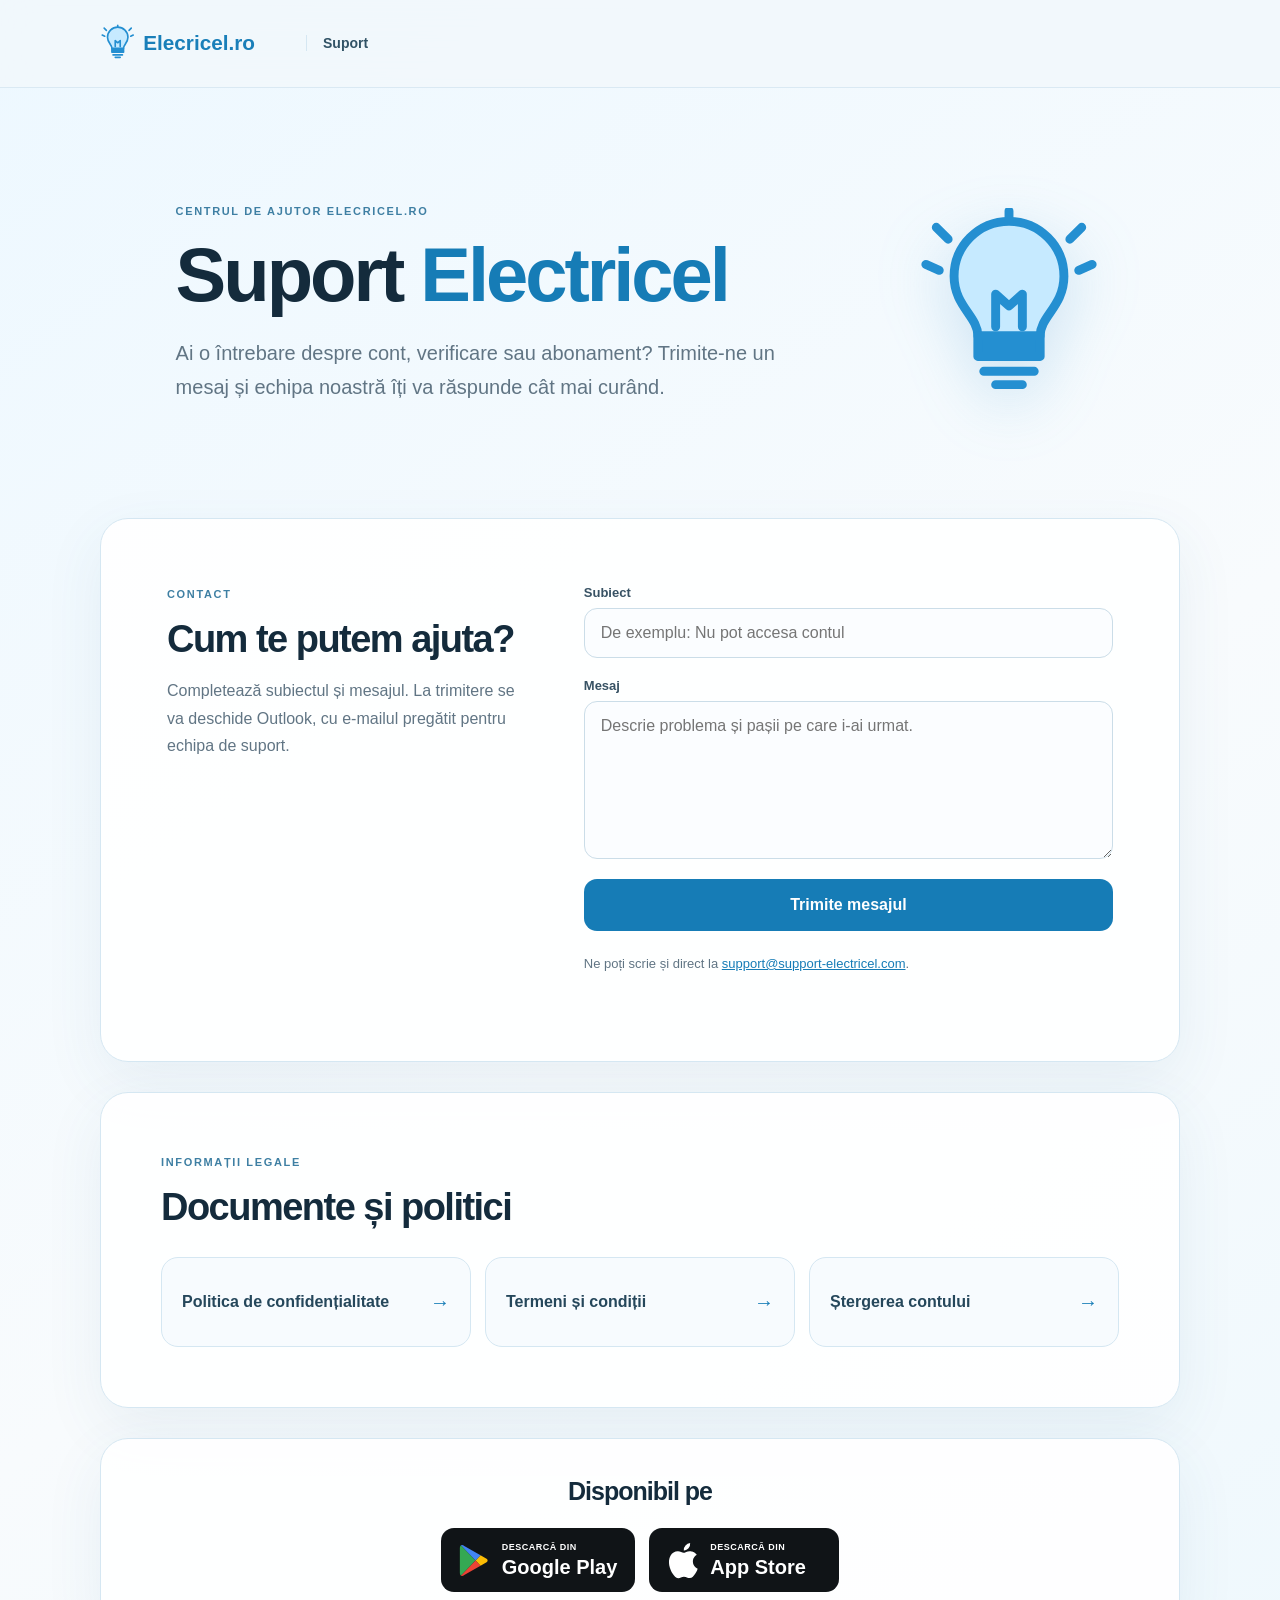
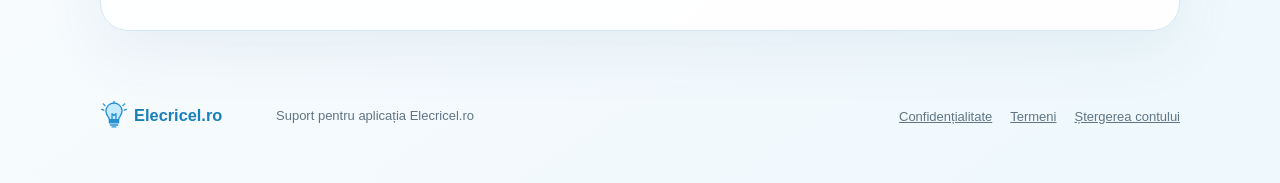
==== site/index.html @ 4ab97d79 "save" ====
<!doctype html>
<html lang="ro">
<head>
  <meta charset="utf-8">
  <meta name="viewport" content="width=device-width, initial-scale=1">
  <meta name="theme-color" content="#e5f4ff">
  <meta name="description" content="Centrul de suport pentru aplicația Elecricel.ro.">
  <title>Suport Electricel</title>
  <link rel="icon" type="image/svg+xml" href="assets/icon-only.svg">
  <link rel="stylesheet" href="styles.css">
</head>
<body>
  <header class="site-header">
    <a class="brand" href="./" aria-label="Suport Electricel — pagina principală">
      <img src="assets/logo.svg" alt="Elecricel.ro">
      <span>Suport</span>
    </a>
  </header>

  <main>
    <section class="hero" aria-labelledby="page-title">
      <div class="hero-copy">
        <p class="eyebrow">CENTRUL DE AJUTOR ELECRICEL.RO</p>
        <h1 id="page-title">Suport <em>Electricel</em></h1>
        <p class="lead">Ai o întrebare despre cont, verificare sau abonament? Trimite-ne un mesaj și echipa noastră îți va răspunde cât mai curând.</p>
      </div>
      <img class="hero-icon" src="assets/icon-only.svg" alt="" aria-hidden="true">
    </section>

    <section class="support-card" aria-labelledby="contact-title">
      <div class="section-heading">
        <p class="eyebrow">CONTACT</p>
        <h2 id="contact-title">Cum te putem ajuta?</h2>
        <p>Completează subiectul și mesajul. La trimitere se va deschide Outlook, cu e-mailul pregătit pentru echipa de suport.</p>
      </div>
      <form id="support-form">
        <label for="subject">Subiect</label>
        <input id="subject" name="subject" type="text" maxlength="120" autocomplete="off" required placeholder="De exemplu: Nu pot accesa contul">

        <label for="message">Mesaj</label>
        <textarea id="message" name="message" rows="7" maxlength="3000" required placeholder="Descrie problema și pașii pe care i-ai urmat."></textarea>

        <button type="submit">Trimite mesajul</button>
      </form>
      <p class="direct-contact">Ne poți scrie și direct la <a href="mailto:support@support-electricel.com">support@support-electricel.com</a>.</p>
    </section>

    <section class="legal-section" aria-labelledby="legal-title">
      <p class="eyebrow">INFORMAȚII LEGALE</p>
      <h2 id="legal-title">Documente și politici</h2>
      <div class="legal-links">
        <a href="privacy-policy.html"><span>Politica de confidențialitate</span><b aria-hidden="true">→</b></a>
        <a href="terms-of-service.html"><span>Termeni și condiții</span><b aria-hidden="true">→</b></a>
        <a href="delete-user-policy.html"><span>Ștergerea contului</span><b aria-hidden="true">→</b></a>
      </div>
    </section>

    <section class="stores" aria-labelledby="stores-title">
      <h2 id="stores-title">Disponibil pe</h2>
      <div class="store-links">
        <a class="store-badge" href="./" aria-label="Google Play — momentan revine la pagina principală">
          <svg viewBox="0 0 36 40" aria-hidden="true"><path fill="#34a853" d="M2.2 2.2A4 4 0 0 0 1 5.1v29.8a4 4 0 0 0 1.2 2.9l17-17.8z"/><path fill="#fbbc04" d="m25 13.9-5.8 6.1 5.8 6.1 7-4a2.4 2.4 0 0 0 0-4.2z"/><path fill="#4285f4" d="M2.2 2.2 19.2 20l5.8-6.1L6.1 3.1a4.2 4.2 0 0 0-3.9-.9z"/><path fill="#ea4335" d="M2.2 37.8a4.2 4.2 0 0 0 3.9-.9L25 26.1 19.2 20z"/></svg>
          <span><small>DESCARCĂ DIN</small>Google Play</span>
        </a>
        <a class="store-badge" href="./" aria-label="App Store — momentan revine la pagina principală">
          <svg viewBox="0 0 32 38" aria-hidden="true"><path fill="currentColor" d="M26.7 20.1c0-4.6 3.8-6.8 4-7-2.2-3.2-5.5-3.6-6.7-3.7-2.8-.3-5.5 1.7-6.9 1.7-1.4 0-3.6-1.7-6-1.6-3 .1-5.9 1.8-7.5 4.5-3.3 5.7-.8 14 2.3 18.6 1.5 2.2 3.3 4.7 5.7 4.6 2.3-.1 3.2-1.5 5.9-1.5 2.8 0 3.6 1.5 6 1.4 2.5 0 4.1-2.2 5.6-4.4 1.8-2.6 2.5-5.1 2.5-5.3-.1 0-4.9-1.9-4.9-7.3zM22.2 6.4A7.2 7.2 0 0 0 23.9 1a7.3 7.3 0 0 0-4.8 2.5 6.9 6.9 0 0 0-1.8 5.1c1.8.1 3.7-.9 4.9-2.2z"/></svg>
          <span><small>DESCARCĂ DIN</small>App Store</span>
        </a>
      </div>
    </section>
  </main>

  <footer>
    <img src="assets/logo.svg" alt="Elecricel.ro">
    <p>Suport pentru aplicația Elecricel.ro</p>
    <nav aria-label="Documente legale">
      <a href="privacy-policy.html">Confidențialitate</a>
      <a href="terms-of-service.html">Termeni</a>
      <a href="delete-user-policy.html">Ștergerea contului</a>
    </nav>
  </footer>
  <script src="support.js"></script>
</body>
</html>
---- site/styles.css ----
:root {
  font-family: Inter, -apple-system, BlinkMacSystemFont, "Segoe UI", sans-serif;
  color: #142b3c;
  background: #f2f8fc;
  font-synthesis: none;
  --blue: #167cb6;
  --blue-dark: #116b9d;
  --light: #e5f4ff;
  --border: #d5e7f2;
  --muted: #617584;
}

* { box-sizing: border-box; }
html { scroll-behavior: smooth; }
body { margin: 0; min-width: 280px; background: linear-gradient(145deg, #edf8ff 0, #f8fbfd 55%, #eef8fd 100%); }
a { color: var(--blue); }
a, button, input, textarea { -webkit-tap-highlight-color: transparent; }
a:focus-visible, button:focus-visible, input:focus-visible, textarea:focus-visible { outline: 3px solid #77c7f2; outline-offset: 3px; }

.site-header {
  position: sticky;
  z-index: 10;
  top: 0;
  display: flex;
  align-items: center;
  min-height: 88px;
  padding: 16px max(24px, calc((100% - 1080px) / 2));
  border-bottom: 1px solid rgba(213, 231, 242, .8);
  background: rgba(242, 248, 252, .88);
  backdrop-filter: blur(18px);
}

.brand { display: flex; align-items: center; gap: 16px; color: #315366; text-decoration: none; }
.brand img { display: block; width: 190px; height: auto; }
.brand span { padding-left: 16px; border-left: 1px solid var(--border); font-size: 14px; font-weight: 750; }

main, footer { width: min(1080px, calc(100% - 48px)); margin-inline: auto; }
.hero { display: grid; grid-template-columns: minmax(0, 1fr) auto; align-items: center; gap: 64px; min-height: 430px; padding: 76px 7%; }
.hero-copy { max-width: 670px; }
.eyebrow { margin: 0 0 14px; color: #3e7fa3; font-size: 11px; font-weight: 800; letter-spacing: 1.65px; }
h1, h2 { margin-top: 0; letter-spacing: -.04em; }
h1 { margin-bottom: 22px; font-size: clamp(44px, 7vw, 76px); line-height: 1.04; }
h1 em { color: var(--blue); font-style: normal; }
h2 { margin-bottom: 12px; font-size: clamp(27px, 4vw, 38px); line-height: 1.15; }
p { color: var(--muted); line-height: 1.7; }
.lead { max-width: 620px; margin: 0; font-size: clamp(17px, 2vw, 20px); }
.hero-icon { width: clamp(120px, 18vw, 190px); filter: drop-shadow(0 18px 30px rgba(72, 157, 207, .23)); }

.support-card, .legal-section, .stores { margin-bottom: 30px; border: 1px solid var(--border); border-radius: 28px; background: rgba(255, 255, 255, .92); box-shadow: 0 20px 60px rgba(53, 108, 140, .08); }
.support-card { display: grid; grid-template-columns: .8fr 1.2fr; gap: 64px; padding: clamp(28px, 6vw, 66px); }
.section-heading p:last-child { margin-bottom: 0; }
form { display: grid; }
label { margin-bottom: 8px; color: #385264; font-size: 13px; font-weight: 700; }
input, textarea { width: 100%; margin-bottom: 20px; padding: 15px 16px; border: 1px solid #cbdde8; border-radius: 13px; background: #fbfdff; color: #142b3c; font: inherit; resize: vertical; }
input:focus, textarea:focus { border-color: #4ba8dd; outline: none; box-shadow: 0 0 0 3px #e0f2ff; }
button { min-height: 52px; padding: 14px 22px; border: 0; border-radius: 13px; background: var(--blue); color: #fff; font: inherit; font-weight: 750; cursor: pointer; transition: background .15s, transform .15s; }
button:hover { background: var(--blue-dark); }
button:active { transform: translateY(1px); }
.direct-contact { grid-column: 2; margin: -42px 0 0; font-size: 13px; }

.legal-section { padding: clamp(28px, 6vw, 60px); }
.legal-links { display: grid; grid-template-columns: repeat(3, 1fr); gap: 14px; margin-top: 28px; }
.legal-links a { display: flex; align-items: center; justify-content: space-between; min-height: 90px; padding: 20px; border: 1px solid var(--border); border-radius: 17px; background: #f7fbfe; color: #25475b; font-weight: 720; text-decoration: none; transition: border-color .15s, transform .15s; }
.legal-links a:hover { border-color: #8fc8e8; transform: translateY(-2px); }
.legal-links b { color: var(--blue); font-size: 20px; }

.stores { padding: 38px; text-align: center; }
.stores h2 { font-size: 25px; }
.store-links { display: flex; justify-content: center; gap: 14px; flex-wrap: wrap; margin-top: 22px; }
.store-badge { display: flex; align-items: center; gap: 12px; min-width: 190px; min-height: 64px; padding: 9px 18px; border-radius: 13px; background: #101417; color: #fff; text-align: left; text-decoration: none; transition: transform .15s, background .15s; }
.store-badge:hover { background: #253039; transform: translateY(-2px); }
.store-badge svg { width: 31px; height: 37px; flex: none; }
.store-badge span { font-size: 20px; font-weight: 650; line-height: 1.1; }
.store-badge small { display: block; margin-bottom: 3px; font-size: 9px; font-weight: 550; letter-spacing: .5px; }

footer { display: grid; grid-template-columns: auto 1fr auto; align-items: center; gap: 26px; padding: 38px 0 50px; color: var(--muted); font-size: 13px; }
footer img { width: 150px; }
footer p { margin: 0; }
footer nav { display: flex; gap: 18px; flex-wrap: wrap; justify-content: flex-end; }
footer a { color: var(--muted); }

@media (max-width: 760px) {
  .site-header { min-height: 76px; }
  .brand img { width: 160px; }
  main, footer { width: min(100% - 30px, 600px); }
  .hero { grid-template-columns: 1fr; gap: 24px; min-height: 0; padding: 64px 10px 48px; }
  .hero-icon { grid-row: 1; width: 95px; }
  .support-card { grid-template-columns: 1fr; gap: 32px; padding: 28px 22px; }
  .direct-contact { grid-column: 1; margin: -16px 0 0; }
  .legal-links { grid-template-columns: 1fr; }
  footer { grid-template-columns: 1fr; text-align: center; }
  footer img { margin: auto; }
  footer nav { justify-content: center; }
}

@media (max-width: 380px) {
  .brand { gap: 10px; }
  .brand img { width: 140px; }
  .brand span { padding-left: 10px; font-size: 12px; }
  .stores { padding: 28px 16px; }
  .store-badge { width: 100%; }
}

@media (prefers-reduced-motion: reduce) {
  html { scroll-behavior: auto; }
  *, *::before, *::after { transition: none !important; }
}
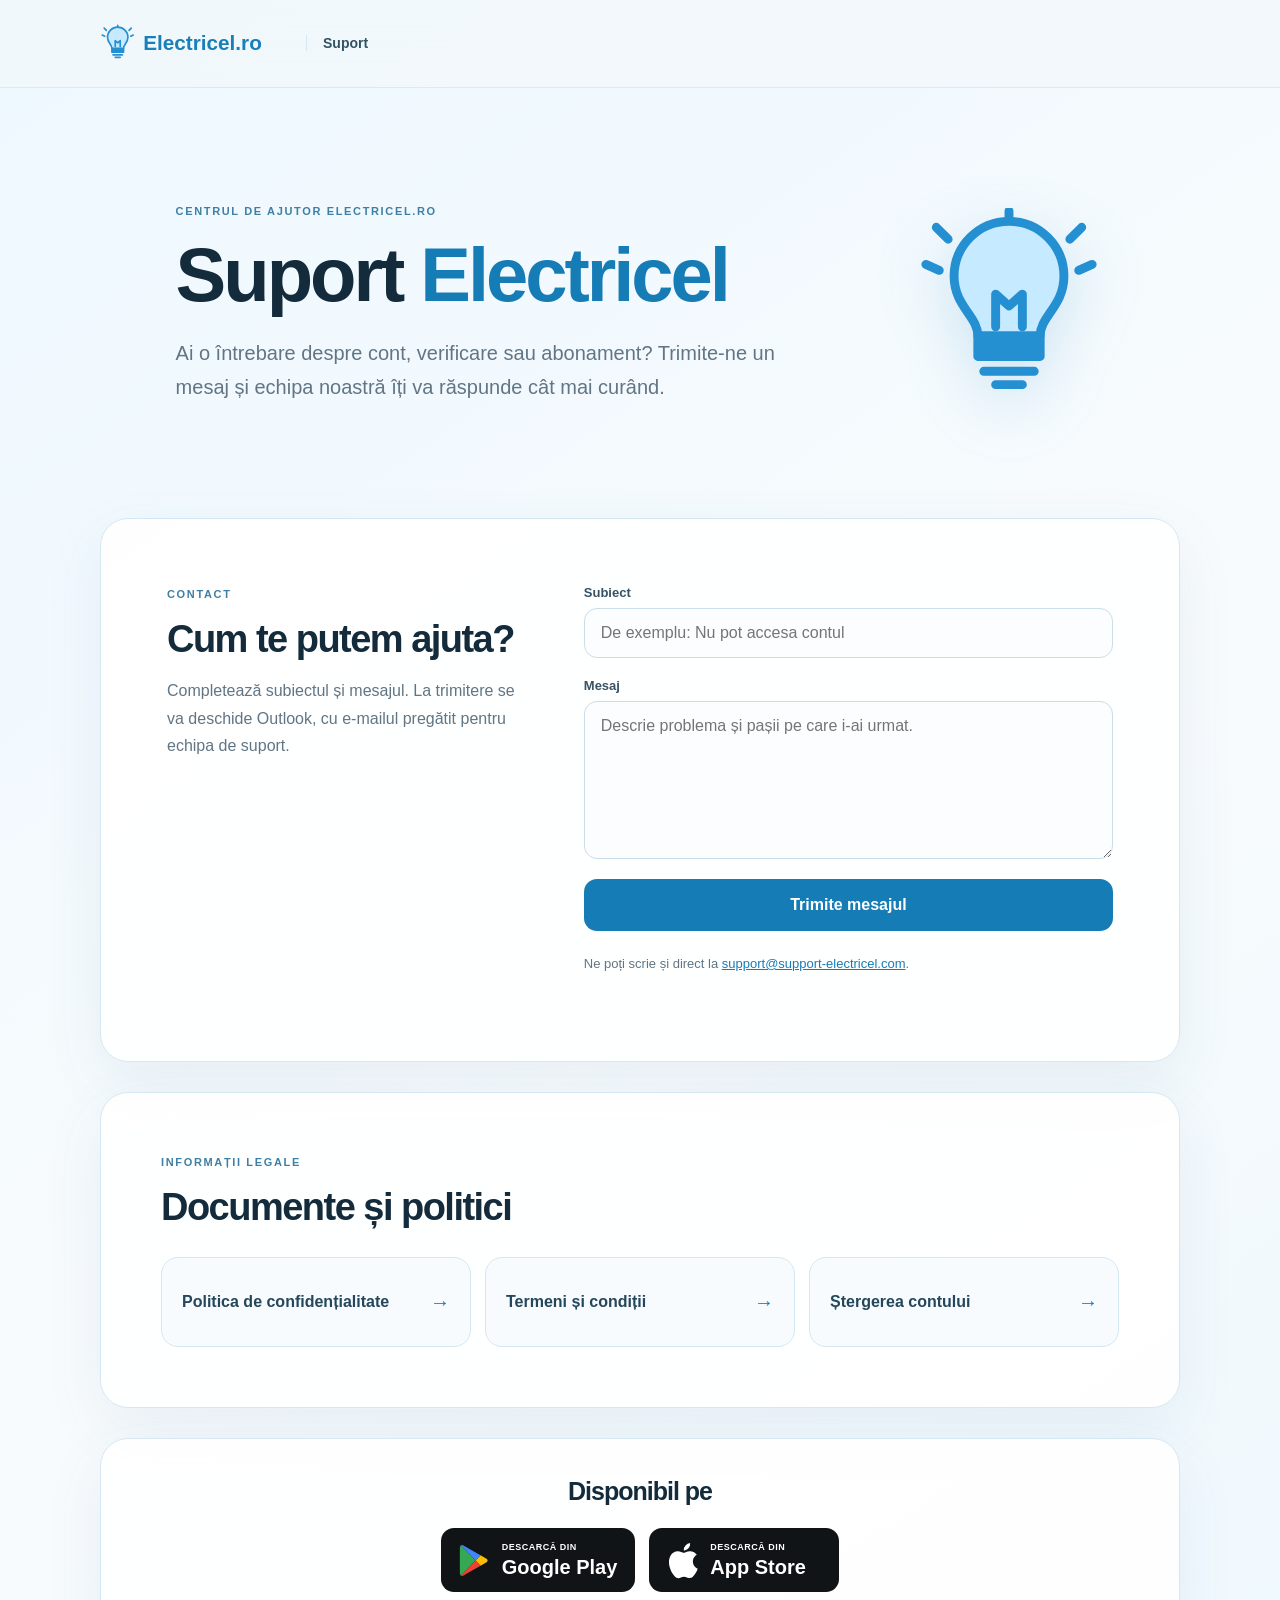
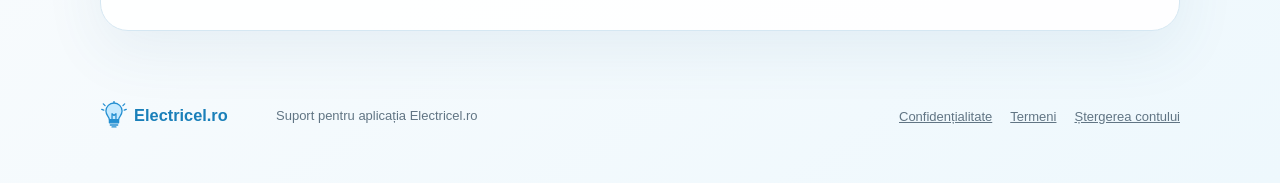
==== commit 6f40d7e0: "save" ====
--- a/site/index.html
+++ b/site/index.html
@@ -4,7 +4,7 @@
   <meta charset="utf-8">
   <meta name="viewport" content="width=device-width, initial-scale=1">
   <meta name="theme-color" content="#e5f4ff">
-  <meta name="description" content="Centrul de suport pentru aplicația Elecricel.ro.">
+  <meta name="description" content="Centrul de suport pentru aplicația Electricel.ro.">
   <title>Suport Electricel</title>
   <link rel="icon" type="image/svg+xml" href="assets/icon-only.svg">
   <link rel="stylesheet" href="styles.css">
@@ -12,7 +12,7 @@
 <body>
   <header class="site-header">
     <a class="brand" href="./" aria-label="Suport Electricel — pagina principală">
-      <img src="assets/logo.svg" alt="Elecricel.ro">
+      <img src="assets/logo.svg" alt="Electricel.ro">
       <span>Suport</span>
     </a>
   </header>
@@ -20,7 +20,7 @@
   <main>
     <section class="hero" aria-labelledby="page-title">
       <div class="hero-copy">
-        <p class="eyebrow">CENTRUL DE AJUTOR ELECRICEL.RO</p>
+        <p class="eyebrow">CENTRUL DE AJUTOR ELECTRICEL.RO</p>
         <h1 id="page-title">Suport <em>Electricel</em></h1>
         <p class="lead">Ai o întrebare despre cont, verificare sau abonament? Trimite-ne un mesaj și echipa noastră îți va răspunde cât mai curând.</p>
       </div>
@@ -71,8 +71,8 @@
   </main>
 
   <footer>
-    <img src="assets/logo.svg" alt="Elecricel.ro">
-    <p>Suport pentru aplicația Elecricel.ro</p>
+    <img src="assets/logo.svg" alt="Electricel.ro">
+    <p>Suport pentru aplicația Electricel.ro</p>
     <nav aria-label="Documente legale">
       <a href="privacy-policy.html">Confidențialitate</a>
       <a href="terms-of-service.html">Termeni</a>
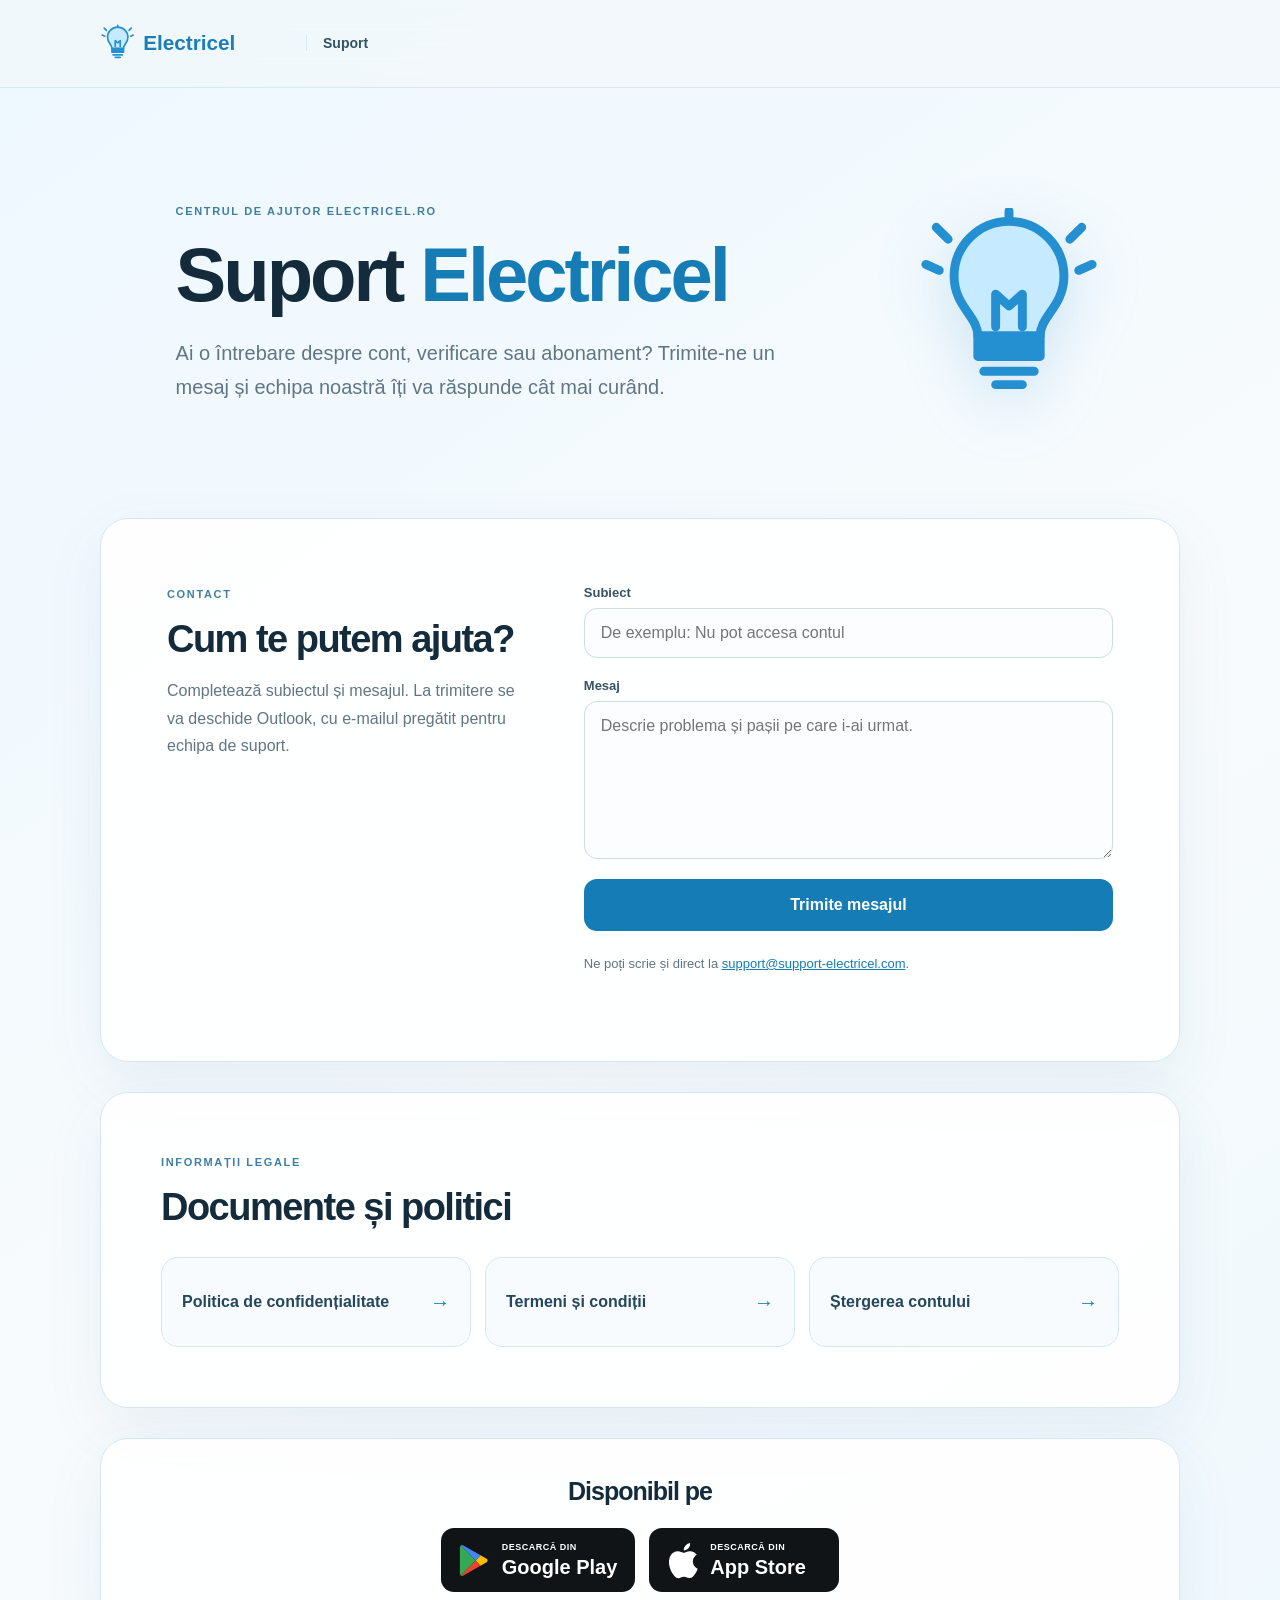
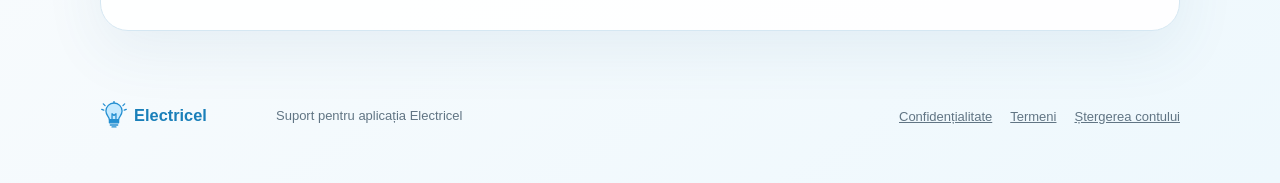
==== commit bc6117da: "change" ====
--- a/site/index.html
+++ b/site/index.html
@@ -4,7 +4,7 @@
   <meta charset="utf-8">
   <meta name="viewport" content="width=device-width, initial-scale=1">
   <meta name="theme-color" content="#e5f4ff">
-  <meta name="description" content="Centrul de suport pentru aplicația Electricel.ro.">
+  <meta name="description" content="Centrul de suport pentru aplicația Electricel.">
   <title>Suport Electricel</title>
   <link rel="icon" type="image/svg+xml" href="assets/icon-only.svg">
   <link rel="stylesheet" href="styles.css">
@@ -12,7 +12,7 @@
 <body>
   <header class="site-header">
     <a class="brand" href="./" aria-label="Suport Electricel — pagina principală">
-      <img src="assets/logo.svg" alt="Electricel.ro">
+      <img src="assets/logo.svg" alt="Electricel">
       <span>Suport</span>
     </a>
   </header>
@@ -71,8 +71,8 @@
   </main>
 
   <footer>
-    <img src="assets/logo.svg" alt="Electricel.ro">
-    <p>Suport pentru aplicația Electricel.ro</p>
+    <img src="assets/logo.svg" alt="Electricel">
+    <p>Suport pentru aplicația Electricel</p>
     <nav aria-label="Documente legale">
       <a href="privacy-policy.html">Confidențialitate</a>
       <a href="terms-of-service.html">Termeni</a>
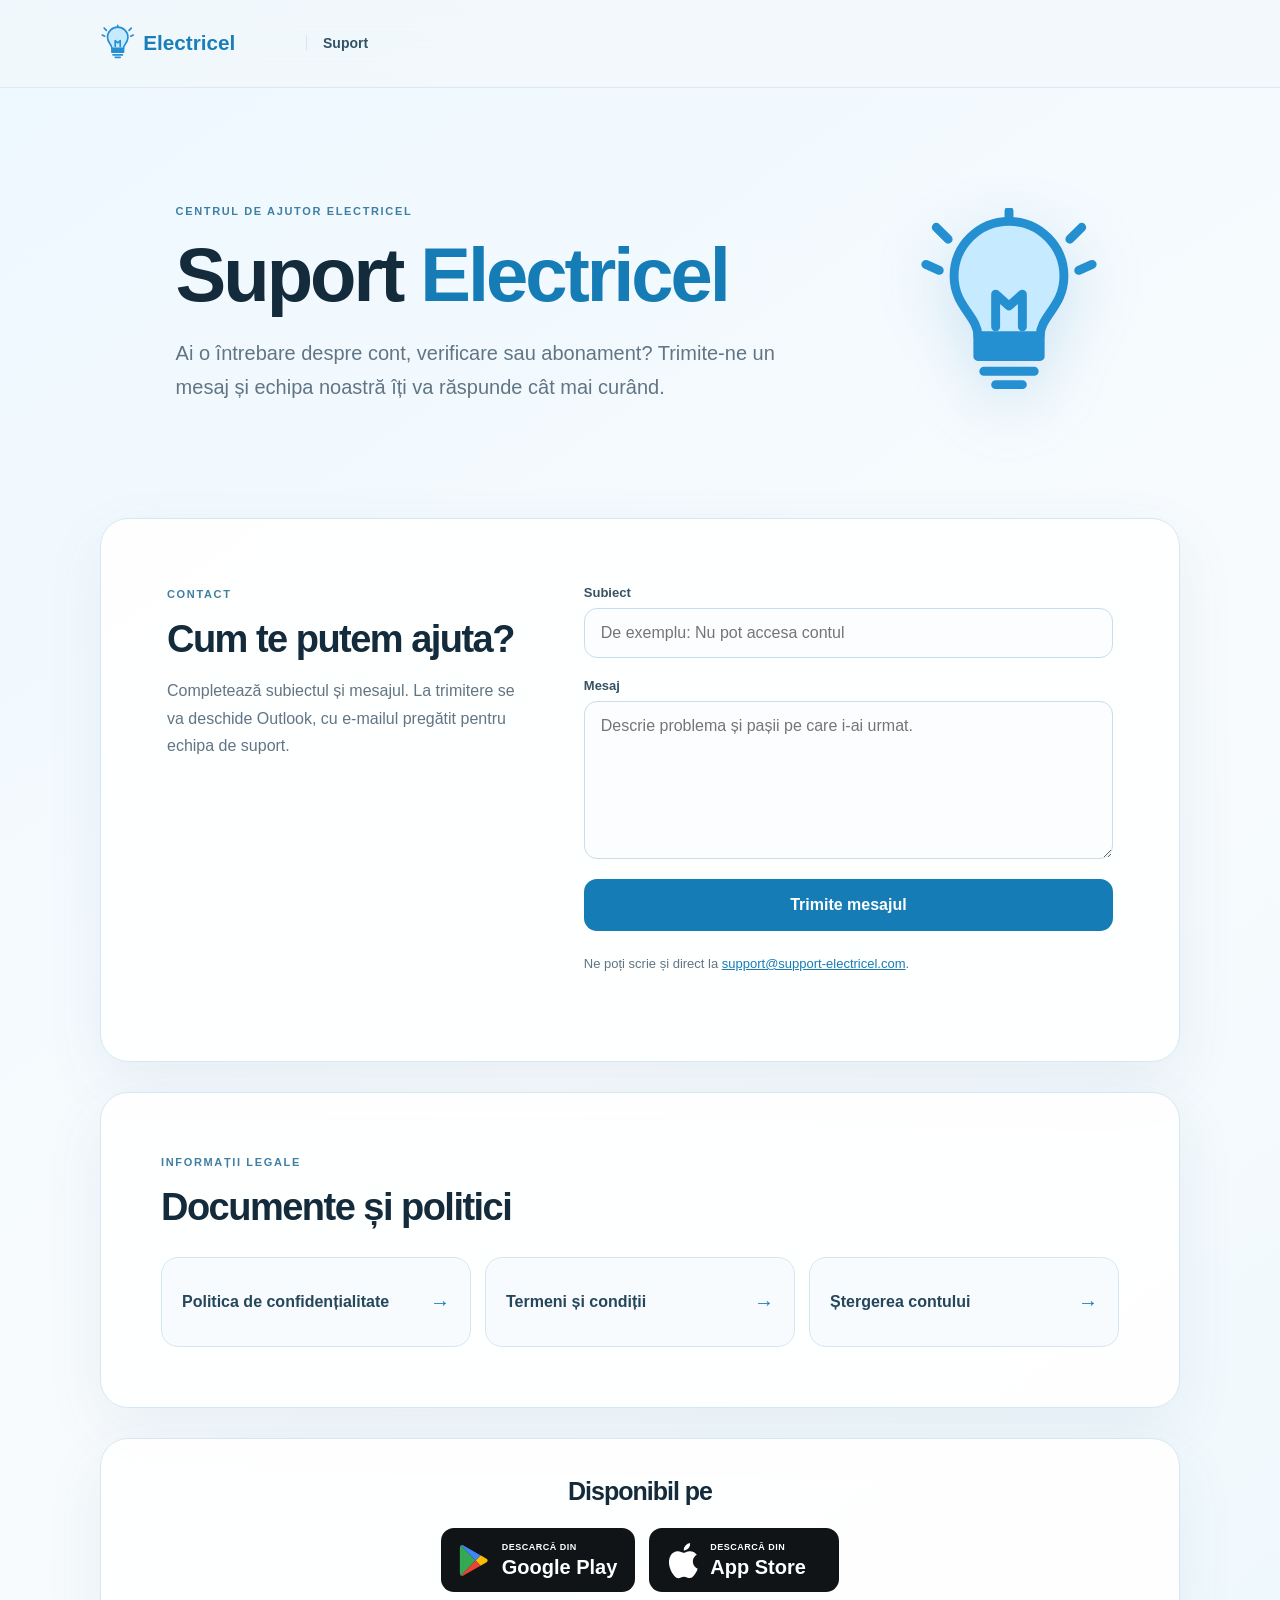
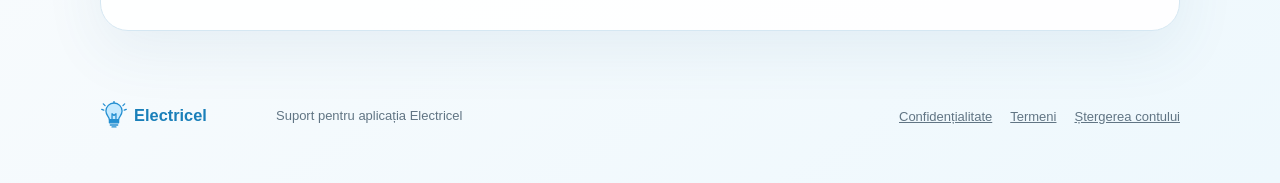
==== commit 4e9b2b99: "Final" ====
--- a/site/index.html
+++ b/site/index.html
@@ -20,7 +20,7 @@
   <main>
     <section class="hero" aria-labelledby="page-title">
       <div class="hero-copy">
-        <p class="eyebrow">CENTRUL DE AJUTOR ELECTRICEL.RO</p>
+        <p class="eyebrow">CENTRUL DE AJUTOR ELECTRICEL</p>
         <h1 id="page-title">Suport <em>Electricel</em></h1>
         <p class="lead">Ai o întrebare despre cont, verificare sau abonament? Trimite-ne un mesaj și echipa noastră îți va răspunde cât mai curând.</p>
       </div>
@@ -58,11 +58,11 @@
     <section class="stores" aria-labelledby="stores-title">
       <h2 id="stores-title">Disponibil pe</h2>
       <div class="store-links">
-        <a class="store-badge" href="./" aria-label="Google Play — momentan revine la pagina principală">
+        <a class="store-badge" href="https://play.google.com/store/apps" aria-label="Deschide Google Play" target="_blank" rel="noopener noreferrer">
           <svg viewBox="0 0 36 40" aria-hidden="true"><path fill="#34a853" d="M2.2 2.2A4 4 0 0 0 1 5.1v29.8a4 4 0 0 0 1.2 2.9l17-17.8z"/><path fill="#fbbc04" d="m25 13.9-5.8 6.1 5.8 6.1 7-4a2.4 2.4 0 0 0 0-4.2z"/><path fill="#4285f4" d="M2.2 2.2 19.2 20l5.8-6.1L6.1 3.1a4.2 4.2 0 0 0-3.9-.9z"/><path fill="#ea4335" d="M2.2 37.8a4.2 4.2 0 0 0 3.9-.9L25 26.1 19.2 20z"/></svg>
           <span><small>DESCARCĂ DIN</small>Google Play</span>
         </a>
-        <a class="store-badge" href="./" aria-label="App Store — momentan revine la pagina principală">
+        <a class="store-badge" href="https://www.apple.com/app-store/" aria-label="Deschide App Store" target="_blank" rel="noopener noreferrer">
           <svg viewBox="0 0 32 38" aria-hidden="true"><path fill="currentColor" d="M26.7 20.1c0-4.6 3.8-6.8 4-7-2.2-3.2-5.5-3.6-6.7-3.7-2.8-.3-5.5 1.7-6.9 1.7-1.4 0-3.6-1.7-6-1.6-3 .1-5.9 1.8-7.5 4.5-3.3 5.7-.8 14 2.3 18.6 1.5 2.2 3.3 4.7 5.7 4.6 2.3-.1 3.2-1.5 5.9-1.5 2.8 0 3.6 1.5 6 1.4 2.5 0 4.1-2.2 5.6-4.4 1.8-2.6 2.5-5.1 2.5-5.3-.1 0-4.9-1.9-4.9-7.3zM22.2 6.4A7.2 7.2 0 0 0 23.9 1a7.3 7.3 0 0 0-4.8 2.5 6.9 6.9 0 0 0-1.8 5.1c1.8.1 3.7-.9 4.9-2.2z"/></svg>
           <span><small>DESCARCĂ DIN</small>App Store</span>
         </a>
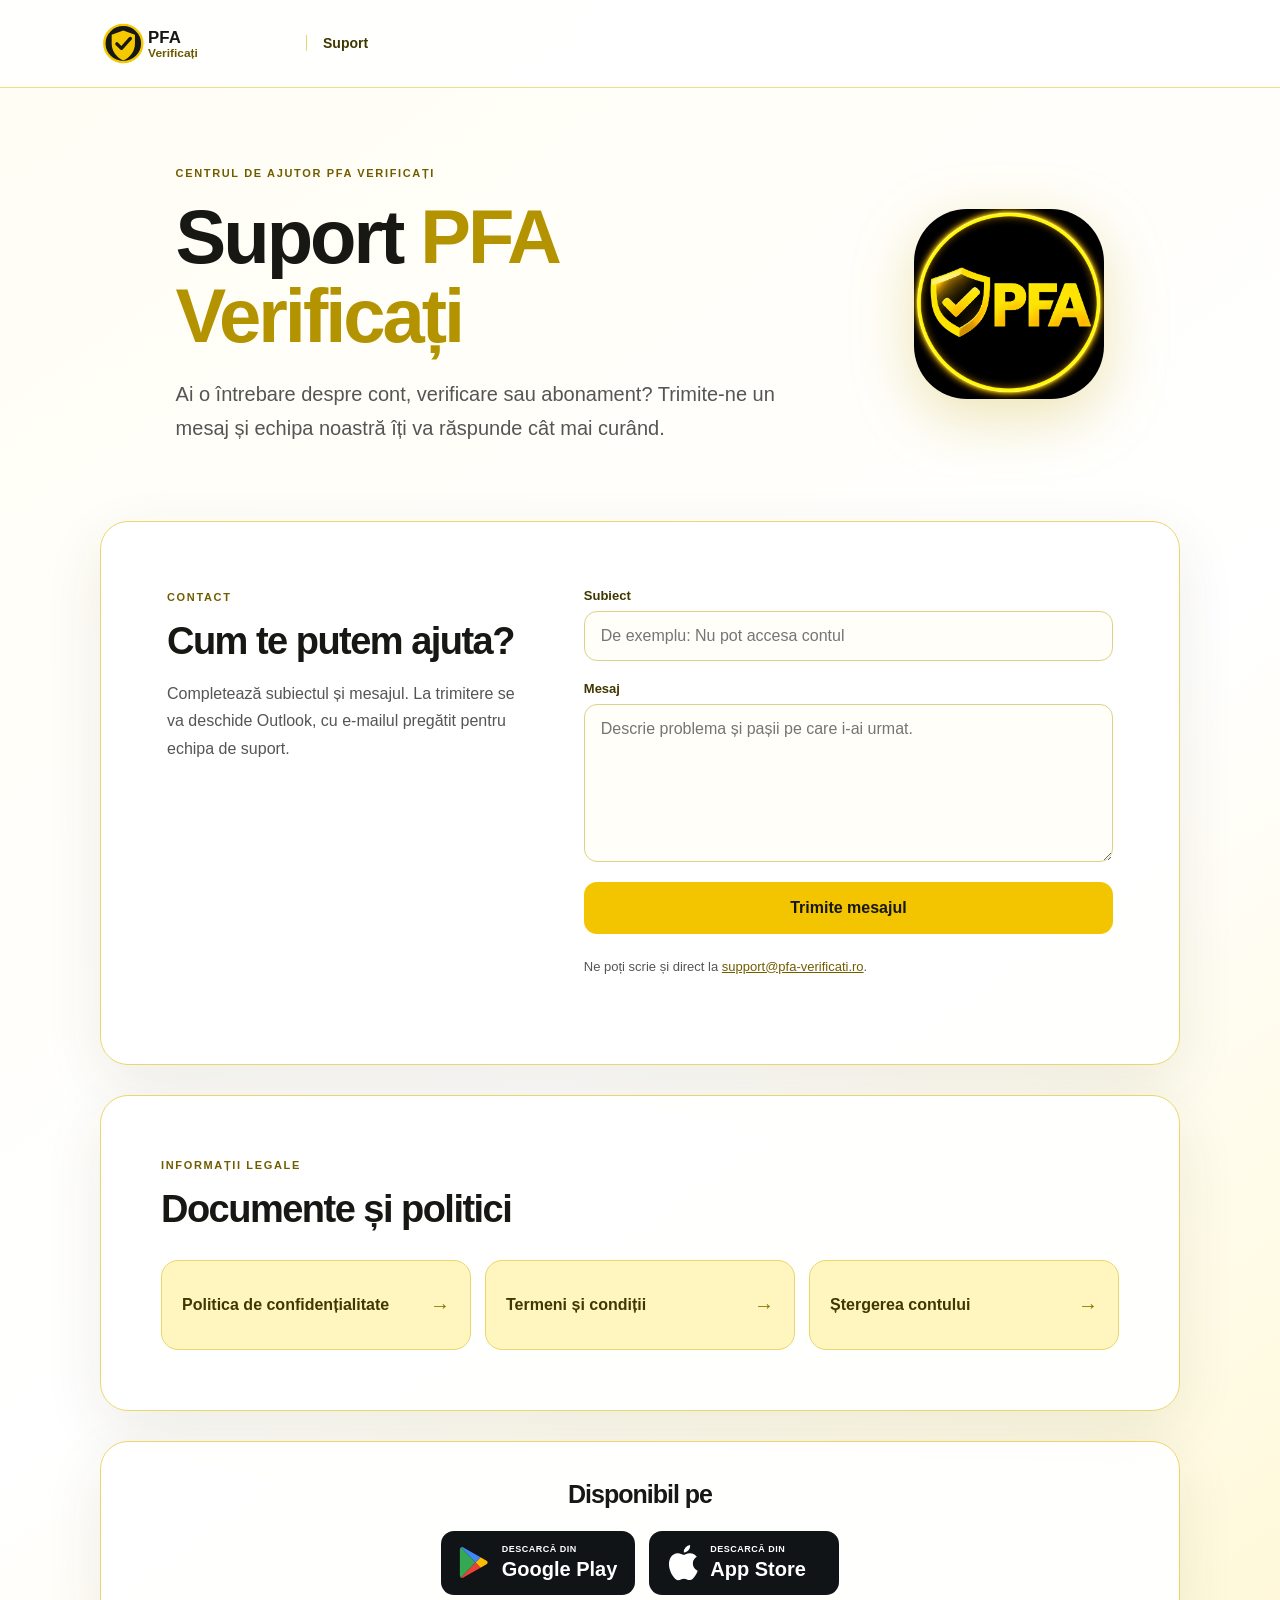
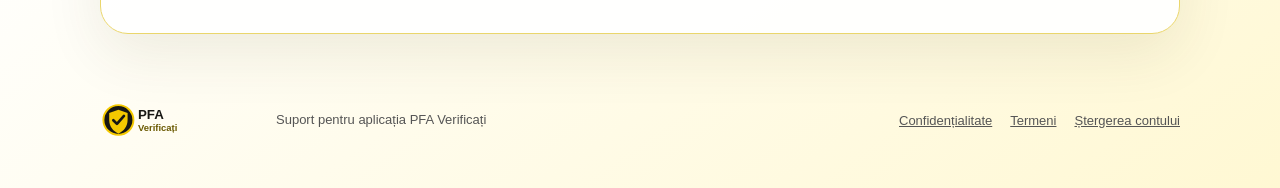
==== commit 76ada48e: "LTS stable" ====
--- a/site/index.html
+++ b/site/index.html
@@ -3,16 +3,16 @@
 <head>
   <meta charset="utf-8">
   <meta name="viewport" content="width=device-width, initial-scale=1">
-  <meta name="theme-color" content="#e5f4ff">
-  <meta name="description" content="Centrul de suport pentru aplicația Electricel.">
-  <title>Suport Electricel</title>
-  <link rel="icon" type="image/svg+xml" href="assets/icon-only.svg">
+  <meta name="theme-color" content="#f4c900">
+  <meta name="description" content="Centrul de suport pentru aplicația PFA Verificați.">
+  <title>Suport PFA Verificați</title>
+  <link rel="icon" type="image/png" href="assets/favicon.png">
   <link rel="stylesheet" href="styles.css">
 </head>
 <body>
   <header class="site-header">
-    <a class="brand" href="./" aria-label="Suport Electricel — pagina principală">
-      <img src="assets/logo.svg" alt="Electricel">
+    <a class="brand" href="./" aria-label="Suport PFA Verificați — pagina principală">
+      <img src="assets/logo.svg" alt="PFA Verificați">
       <span>Suport</span>
     </a>
   </header>
@@ -20,11 +20,11 @@
   <main>
     <section class="hero" aria-labelledby="page-title">
       <div class="hero-copy">
-        <p class="eyebrow">CENTRUL DE AJUTOR ELECTRICEL</p>
-        <h1 id="page-title">Suport <em>Electricel</em></h1>
+        <p class="eyebrow">CENTRUL DE AJUTOR PFA VERIFICAȚI</p>
+        <h1 id="page-title">Suport <em>PFA Verificați</em></h1>
         <p class="lead">Ai o întrebare despre cont, verificare sau abonament? Trimite-ne un mesaj și echipa noastră îți va răspunde cât mai curând.</p>
       </div>
-      <img class="hero-icon" src="assets/icon-only.svg" alt="" aria-hidden="true">
+      <img class="hero-icon" src="assets/pfa-icon.png" alt="" aria-hidden="true">
     </section>
 
     <section class="support-card" aria-labelledby="contact-title">
@@ -42,7 +42,7 @@
 
         <button type="submit">Trimite mesajul</button>
       </form>
-      <p class="direct-contact">Ne poți scrie și direct la <a href="mailto:support@support-electricel.com">support@support-electricel.com</a>.</p>
+      <p class="direct-contact">Ne poți scrie și direct la <a href="mailto:support@pfa-verificati.ro">support@pfa-verificati.ro</a>.</p>
     </section>
 
     <section class="legal-section" aria-labelledby="legal-title">
@@ -71,8 +71,8 @@
   </main>
 
   <footer>
-    <img src="assets/logo.svg" alt="Electricel">
-    <p>Suport pentru aplicația Electricel</p>
+    <img src="assets/logo.svg" alt="PFA Verificați">
+    <p>Suport pentru aplicația PFA Verificați</p>
     <nav aria-label="Documente legale">
       <a href="privacy-policy.html">Confidențialitate</a>
       <a href="terms-of-service.html">Termeni</a>
--- a/site/styles.css
+++ b/site/styles.css
@@ -1,21 +1,21 @@
 :root {
   font-family: Inter, -apple-system, BlinkMacSystemFont, "Segoe UI", sans-serif;
-  color: #142b3c;
-  background: #f2f8fc;
+  color: #171713;
+  background: #fffdf3;
   font-synthesis: none;
-  --blue: #167cb6;
-  --blue-dark: #116b9d;
-  --light: #e5f4ff;
-  --border: #d5e7f2;
-  --muted: #617584;
+  --yellow: #f2c500;
+  --yellow-dark: #d9b000;
+  --light: #fff6bf;
+  --border: #ead66c;
+  --muted: #555;
 }
 
 * { box-sizing: border-box; }
 html { scroll-behavior: smooth; }
-body { margin: 0; min-width: 280px; background: linear-gradient(145deg, #edf8ff 0, #f8fbfd 55%, #eef8fd 100%); }
-a { color: var(--blue); }
+body { margin: 0; min-width: 280px; background: linear-gradient(145deg, #fffdf3 0, #fff 55%, #fff8d3 100%); }
+a { color: #715d00; }
 a, button, input, textarea { -webkit-tap-highlight-color: transparent; }
-a:focus-visible, button:focus-visible, input:focus-visible, textarea:focus-visible { outline: 3px solid #77c7f2; outline-offset: 3px; }
+a:focus-visible, button:focus-visible, input:focus-visible, textarea:focus-visible { outline: 3px solid var(--yellow); outline-offset: 3px; }
 
 .site-header {
   position: sticky;
@@ -25,44 +25,44 @@
   align-items: center;
   min-height: 88px;
   padding: 16px max(24px, calc((100% - 1080px) / 2));
-  border-bottom: 1px solid rgba(213, 231, 242, .8);
-  background: rgba(242, 248, 252, .88);
+  border-bottom: 1px solid rgba(234, 214, 108, .8);
+  background: rgba(255, 255, 255, .9);
   backdrop-filter: blur(18px);
 }
 
-.brand { display: flex; align-items: center; gap: 16px; color: #315366; text-decoration: none; }
+.brand { display: flex; align-items: center; gap: 16px; color: #403700; text-decoration: none; }
 .brand img { display: block; width: 190px; height: auto; }
 .brand span { padding-left: 16px; border-left: 1px solid var(--border); font-size: 14px; font-weight: 750; }
 
 main, footer { width: min(1080px, calc(100% - 48px)); margin-inline: auto; }
 .hero { display: grid; grid-template-columns: minmax(0, 1fr) auto; align-items: center; gap: 64px; min-height: 430px; padding: 76px 7%; }
 .hero-copy { max-width: 670px; }
-.eyebrow { margin: 0 0 14px; color: #3e7fa3; font-size: 11px; font-weight: 800; letter-spacing: 1.65px; }
+.eyebrow { margin: 0 0 14px; color: #715d00; font-size: 11px; font-weight: 800; letter-spacing: 1.65px; }
 h1, h2 { margin-top: 0; letter-spacing: -.04em; }
 h1 { margin-bottom: 22px; font-size: clamp(44px, 7vw, 76px); line-height: 1.04; }
-h1 em { color: var(--blue); font-style: normal; }
+h1 em { color: #b49300; font-style: normal; }
 h2 { margin-bottom: 12px; font-size: clamp(27px, 4vw, 38px); line-height: 1.15; }
 p { color: var(--muted); line-height: 1.7; }
 .lead { max-width: 620px; margin: 0; font-size: clamp(17px, 2vw, 20px); }
-.hero-icon { width: clamp(120px, 18vw, 190px); filter: drop-shadow(0 18px 30px rgba(72, 157, 207, .23)); }
+.hero-icon { width: clamp(120px, 18vw, 190px); border-radius: 28%; filter: drop-shadow(0 18px 30px rgba(191, 157, 0, .28)); }
 
-.support-card, .legal-section, .stores { margin-bottom: 30px; border: 1px solid var(--border); border-radius: 28px; background: rgba(255, 255, 255, .92); box-shadow: 0 20px 60px rgba(53, 108, 140, .08); }
+.support-card, .legal-section, .stores { margin-bottom: 30px; border: 1px solid var(--border); border-radius: 28px; background: rgba(255, 255, 255, .94); box-shadow: 0 20px 60px rgba(70, 58, 0, .09); }
 .support-card { display: grid; grid-template-columns: .8fr 1.2fr; gap: 64px; padding: clamp(28px, 6vw, 66px); }
 .section-heading p:last-child { margin-bottom: 0; }
 form { display: grid; }
-label { margin-bottom: 8px; color: #385264; font-size: 13px; font-weight: 700; }
-input, textarea { width: 100%; margin-bottom: 20px; padding: 15px 16px; border: 1px solid #cbdde8; border-radius: 13px; background: #fbfdff; color: #142b3c; font: inherit; resize: vertical; }
-input:focus, textarea:focus { border-color: #4ba8dd; outline: none; box-shadow: 0 0 0 3px #e0f2ff; }
-button { min-height: 52px; padding: 14px 22px; border: 0; border-radius: 13px; background: var(--blue); color: #fff; font: inherit; font-weight: 750; cursor: pointer; transition: background .15s, transform .15s; }
-button:hover { background: var(--blue-dark); }
+label { margin-bottom: 8px; color: #403700; font-size: 13px; font-weight: 700; }
+input, textarea { width: 100%; margin-bottom: 20px; padding: 15px 16px; border: 1px solid #ded18a; border-radius: 13px; background: #fffef9; color: #171713; font: inherit; resize: vertical; }
+input:focus, textarea:focus { border-color: #c7a500; outline: none; box-shadow: 0 0 0 3px #fff3a3; }
+button { min-height: 52px; padding: 14px 22px; border: 0; border-radius: 13px; background: var(--yellow); color: #171713; font: inherit; font-weight: 750; cursor: pointer; transition: background .15s, transform .15s; }
+button:hover { background: var(--yellow-dark); }
 button:active { transform: translateY(1px); }
 .direct-contact { grid-column: 2; margin: -42px 0 0; font-size: 13px; }
 
 .legal-section { padding: clamp(28px, 6vw, 60px); }
 .legal-links { display: grid; grid-template-columns: repeat(3, 1fr); gap: 14px; margin-top: 28px; }
-.legal-links a { display: flex; align-items: center; justify-content: space-between; min-height: 90px; padding: 20px; border: 1px solid var(--border); border-radius: 17px; background: #f7fbfe; color: #25475b; font-weight: 720; text-decoration: none; transition: border-color .15s, transform .15s; }
-.legal-links a:hover { border-color: #8fc8e8; transform: translateY(-2px); }
-.legal-links b { color: var(--blue); font-size: 20px; }
+.legal-links a { display: flex; align-items: center; justify-content: space-between; min-height: 90px; padding: 20px; border: 1px solid var(--border); border-radius: 17px; background: var(--light); color: #403700; font-weight: 720; text-decoration: none; transition: border-color .15s, transform .15s; }
+.legal-links a:hover { border-color: #c7a500; transform: translateY(-2px); }
+.legal-links b { color: #8a7200; font-size: 20px; }
 
 .stores { padding: 38px; text-align: center; }
 .stores h2 { font-size: 25px; }
